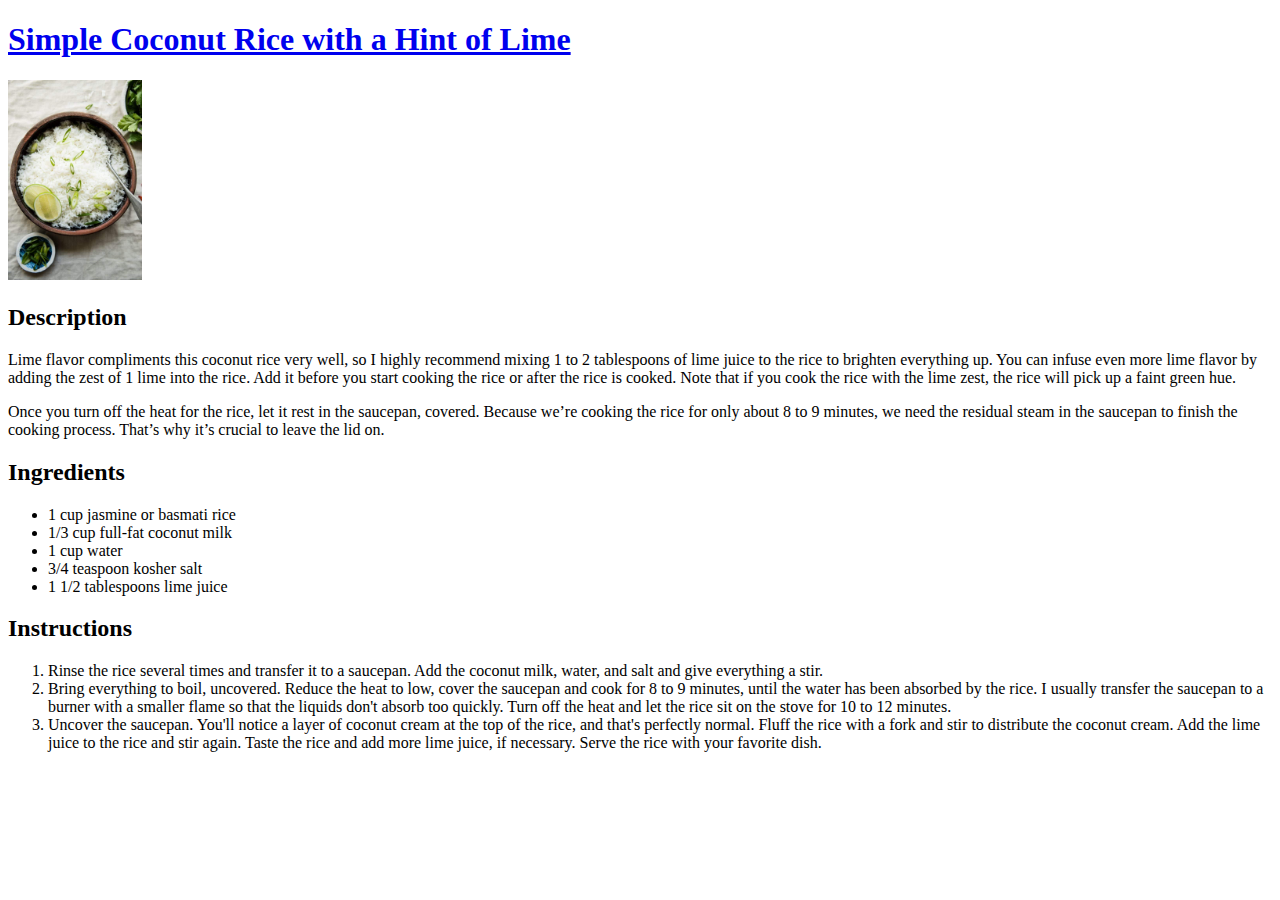
==== recipes/coconut-lime-rice.html @ a1a468ca "Add index.html and html files and photos for 3 initial recipes" ====
<!DOCTYPE html>
<html lang="en">
	<head>
		<meta charset="UTF-8" />
		<meta http-equiv="X-UA-Compatible" content="IE=edge" />
		<meta name="viewport" content="width=device-width, initial-scale=1.0" />
		<title>Simple Coconut Rice with a Hint of Lime</title>
	</head>
	<body>
		<h1>
			<a href="https://healthynibblesandbits.com/simple-coconut-rice/"
				>Simple Coconut Rice with a Hint of Lime</a
			>
		</h1>
		<img
			src="../photos/coconut-lime-rice.jpg"
			alt="Coconut lime rice in a bowl"
			height="200"
		/>
		<h2>Description</h2>
		<p>
			Lime flavor compliments this coconut rice very well, so I highly recommend
			mixing 1 to 2 tablespoons of lime juice to the rice to brighten everything
			up. You can infuse even more lime flavor by adding the zest of 1 lime into
			the rice. Add it before you start cooking the rice or after the rice is
			cooked. Note that if you cook the rice with the lime zest, the rice will
			pick up a faint green hue. 
		</p>
		<p>
			Once you turn off the heat for the rice, let it rest in the saucepan,
			covered. Because we’re cooking the rice for only about 8 to 9 minutes, we
			need the residual steam in the saucepan to finish the cooking process.
			That’s why it’s crucial to leave the lid on.
		</p>
		<h2>Ingredients</h2>
		<ul>
			<li>1 cup jasmine or basmati rice</li>
			<li>1/3 cup full-fat coconut milk</li>
			<li>1 cup water</li>
			<li>3/4 teaspoon kosher salt</li>
			<li>1 1/2 tablespoons lime juice</li>
		</ul>
		<h2>Instructions</h2>
		<ol>
			<li>
				Rinse the rice several times and transfer it to a saucepan. Add the
				coconut milk, water, and salt and give everything a stir.
			</li>
			<li>
				Bring everything to boil, uncovered. Reduce the heat to low, cover the
				saucepan and cook for 8 to 9 minutes, until the water has been absorbed
				by the rice. I usually transfer the saucepan to a burner with a smaller
				flame so that the liquids don't absorb too quickly. Turn off the heat
				and let the rice sit on the stove for 10 to 12 minutes.
			</li>
			<li>
				Uncover the saucepan. You'll notice a layer of coconut cream at the top
				of the rice, and that's perfectly normal. Fluff the rice with a fork and
				stir to distribute the coconut cream. Add the lime juice to the rice and
				stir again. Taste the rice and add more lime juice, if necessary. Serve
				the rice with your favorite dish.
			</li>
		</ol>
	</body>
</html>
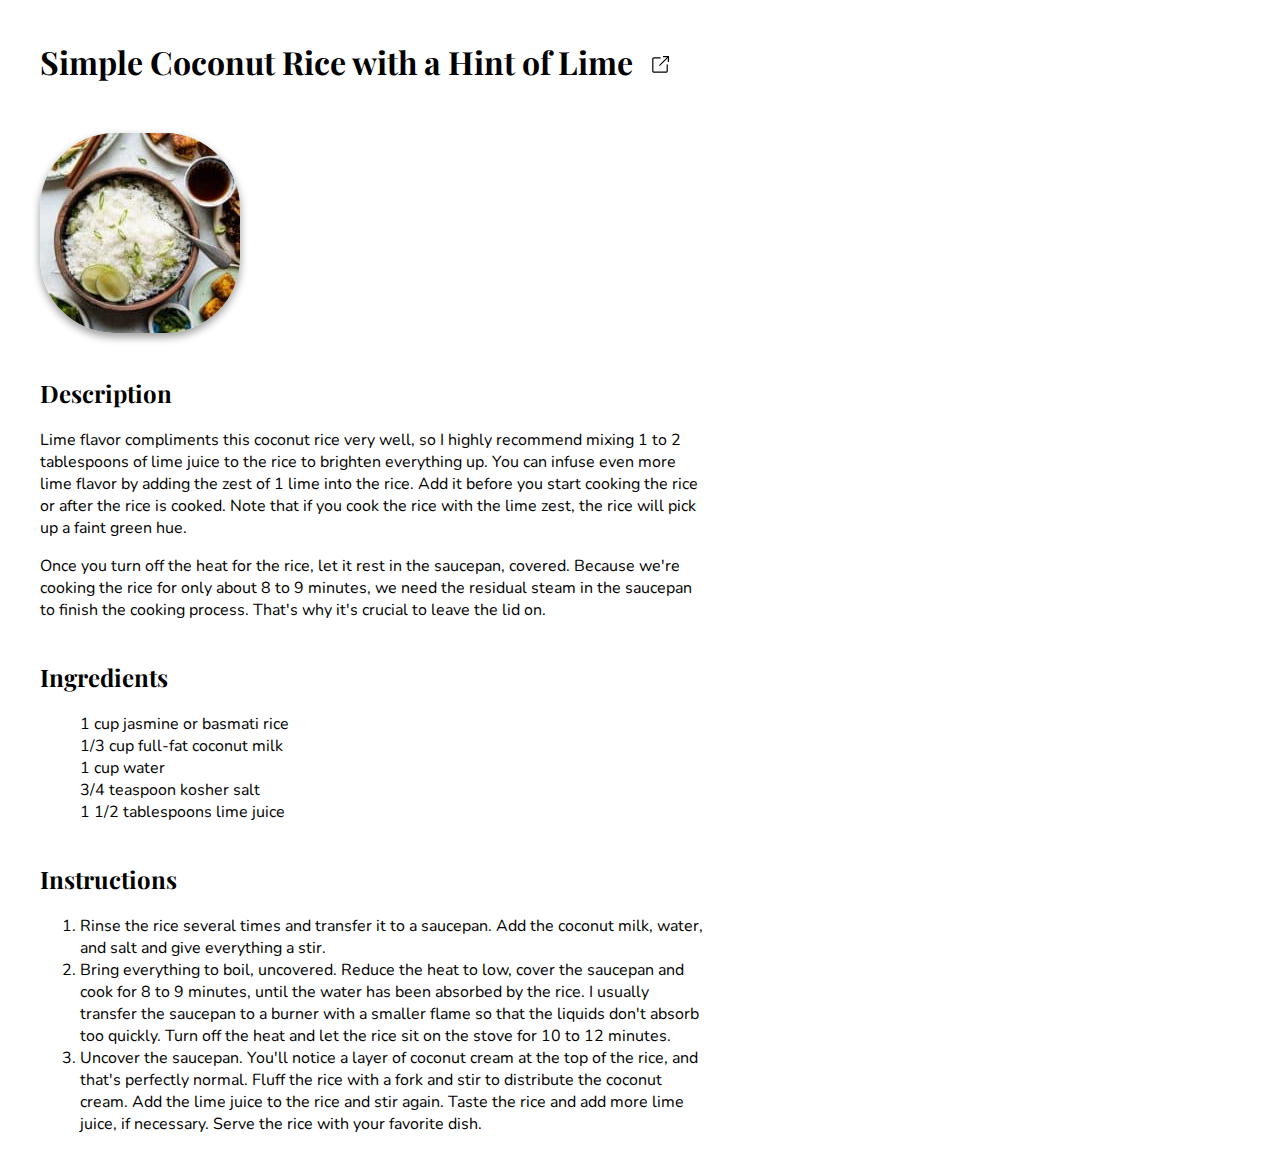
==== commit ddb0551e: "Add one more recipe, CSS file and files associated with CSS (ie. SVG)" ====
--- a/recipes/coconut-lime-rice.html
+++ b/recipes/coconut-lime-rice.html
@@ -4,36 +4,47 @@
 		<meta charset="UTF-8" />
 		<meta http-equiv="X-UA-Compatible" content="IE=edge" />
 		<meta name="viewport" content="width=device-width, initial-scale=1.0" />
+		<link rel="preconnect" href="https://fonts.googleapis.com" />
+		<link rel="preconnect" href="https://fonts.gstatic.com" crossorigin />
+		<link
+			href="https://fonts.googleapis.com/css2?family=Nunito&family=Playfair+Display:wght@500&display=swap"
+			rel="stylesheet"
+		/>
+		<link rel="stylesheet" href="../style.css" />
 		<title>Simple Coconut Rice with a Hint of Lime</title>
 	</head>
 	<body>
 		<h1>
 			<a href="https://healthynibblesandbits.com/simple-coconut-rice/"
-				>Simple Coconut Rice with a Hint of Lime</a
-			>
+				>Simple Coconut Rice with a Hint of Lime<img
+					class="external-link-svg"
+					src="../svg/external-link.svg"
+					alt="external link SVG"
+			/></a>
 		</h1>
 		<img
+			class="recipe-picture"
 			src="../photos/coconut-lime-rice.jpg"
 			alt="Coconut lime rice in a bowl"
 			height="200"
 		/>
 		<h2>Description</h2>
-		<p>
+		<p class="body-text">
 			Lime flavor compliments this coconut rice very well, so I highly recommend
 			mixing 1 to 2 tablespoons of lime juice to the rice to brighten everything
 			up. You can infuse even more lime flavor by adding the zest of 1 lime into
 			the rice. Add it before you start cooking the rice or after the rice is
 			cooked. Note that if you cook the rice with the lime zest, the rice will
-			pick up a faint green hue. 
+			pick up a faint green hue.
 		</p>
-		<p>
+		<p class="body-text">
 			Once you turn off the heat for the rice, let it rest in the saucepan,
-			covered. Because we’re cooking the rice for only about 8 to 9 minutes, we
+			covered. Because we're cooking the rice for only about 8 to 9 minutes, we
 			need the residual steam in the saucepan to finish the cooking process.
-			That’s why it’s crucial to leave the lid on.
+			That's why it's crucial to leave the lid on.
 		</p>
 		<h2>Ingredients</h2>
-		<ul>
+		<ul class="body-text">
 			<li>1 cup jasmine or basmati rice</li>
 			<li>1/3 cup full-fat coconut milk</li>
 			<li>1 cup water</li>
@@ -41,7 +52,7 @@
 			<li>1 1/2 tablespoons lime juice</li>
 		</ul>
 		<h2>Instructions</h2>
-		<ol>
+		<ol class="body-text">
 			<li>
 				Rinse the rice several times and transfer it to a saucepan. Add the
 				coconut milk, water, and salt and give everything a stir.
--- a/style.css
+++ b/style.css
@@ -0,0 +1,55 @@
+body {
+	margin: 40px;
+	margin-right: 45%;
+}
+
+h1,
+h2 {
+	font-family: "Playfair Display", serif;
+}
+
+h1 {
+	margin-bottom: 50px;
+}
+
+h2 {
+	margin-top: 40px;
+}
+
+.body-text {
+	font-family: "Nunito", sans-serif;
+}
+
+a {
+	color: black;
+	text-decoration: none;
+}
+
+ul li {
+	list-style: none;
+}
+
+img {
+	height: 200px;
+	border-radius: 75px;
+}
+
+.recipe-picture {
+	box-shadow: 0 4px 8px 0 rgba(0, 0, 0, 0.4);
+}
+
+.arrow-svg {
+	height: 20px;
+	transform: translate(-10px, 4px);
+}
+
+.external-link-svg {
+	height: 30px;
+	transform: translate(12px, 5px);
+}
+
+img,
+.arrow-svg,
+.external-link-svg {
+	width: auto;
+}
